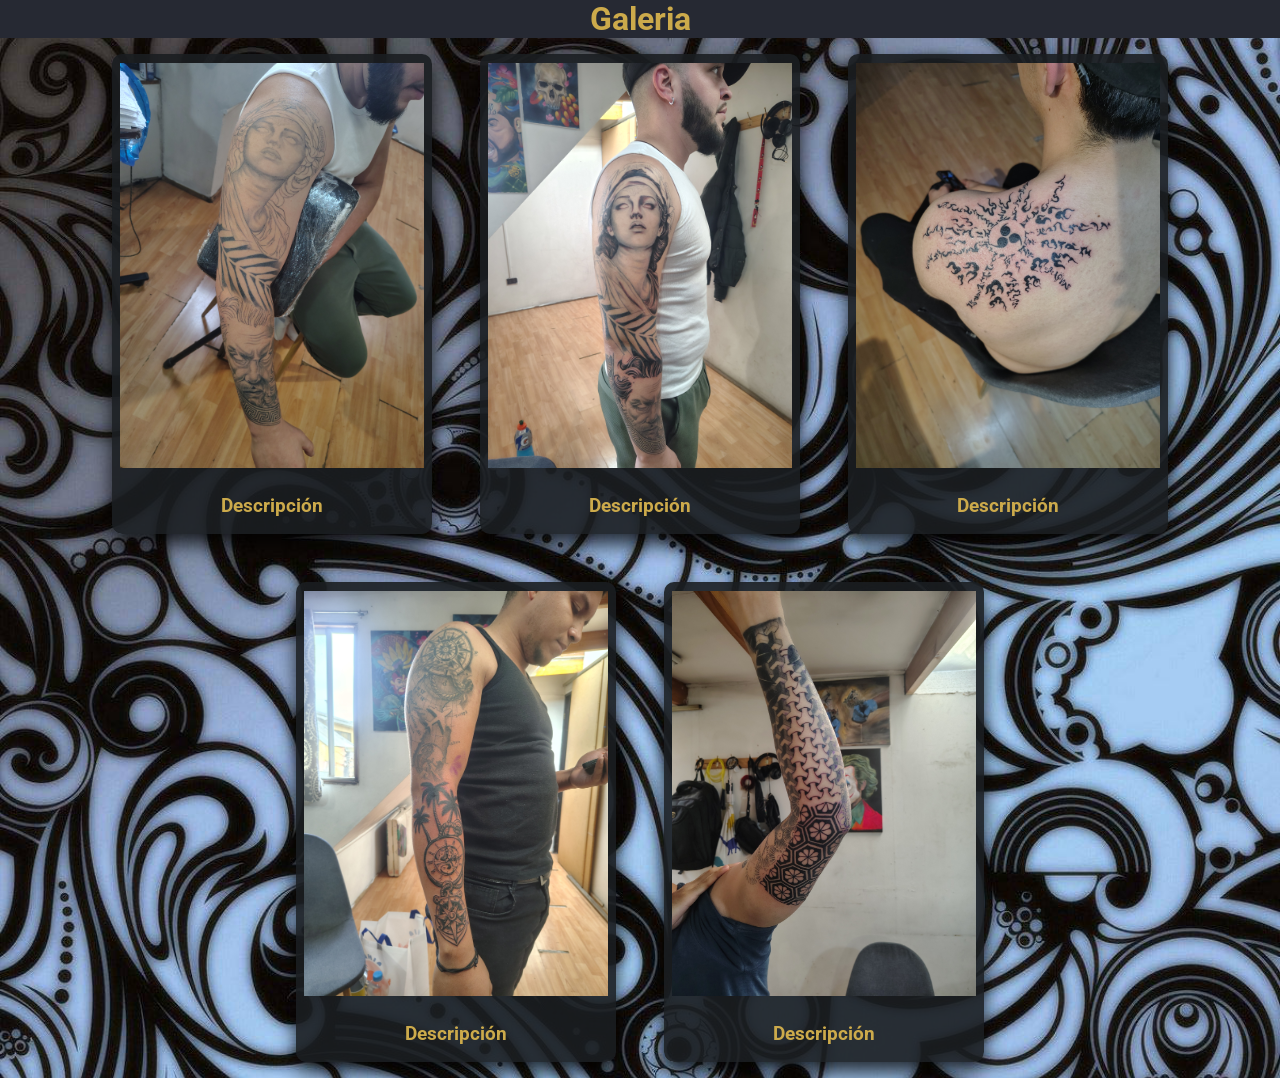
==== galeria.html @ ccf8ae53 "feat: Primer commit" ====
<!DOCTYPE html>
<html lang="es">
<head>
    <meta name="author" content="Adolfo Antequera">
    <meta name="description" content="Pagina de tatuajes">
    <meta charset="UTF-8">
    <meta name="viewport" content="width=device-width, initial-scale=1.0">
    <title>Adolfo Tattoo</title>
<!-- Font Awesome CDN -->
    <link rel="stylesheet" href="https://cdnjs.cloudflare.com/ajax/libs/font-awesome/6.5.1/css/all.min.css" integrity="sha512-DTOQO9RWCH3ppGqcWaEA1BIZOC6xxalwEsw9c2QQeAIftl+Vegovlnee1c9QX4TctnWMn13TZye+giMm8e2LwA==" crossorigin="anonymous" referrerpolicy="no-referrer" />

<!-- CSS -->
    <link rel="stylesheet" href="assets/css/style.css">

    <style>
        header {
            width: 100%;
            height: auto;
            text-align: center;
            color: var(--color-2);
            background-color: var(--color-4);
        }
        .galeria {
            width: 100%;
            height: 100%;
            display: flex;
            flex-wrap: wrap;
            justify-content: center;
            align-content: center;
            gap: 3em;
            padding: 1em;
            margin: auto;
            background-color: #333;
            background-image: url("/assets/img/fondo-1.png");
            background-repeat: no-repeat;
            background-position: center;
            background-size: cover;
        }
        .g-card {
            display: flex;
            flex-direction: column;
            justify-content: center;
            align-items: center;
            gap: 1em;
            width: 20em;
            height: 30em;
            background-color: rgba(26, 29, 33, 0.9);
            padding: .5em;
            border: none;
            border-radius: 10px;
            box-shadow: 0 10px 20px rgba(0, 0, 0, 0.8);
        }
        .g-card img {
            max-width: 100%;
            height: 100%;
            object-fit: contain;
            object-position: center center;
        }
        .g-card h3 {
            width: 100%;
            height: auto;
            text-align: center;
            padding: .5em;
            color: var(--color-2);
        }
    </style>
</head>
<body>
    <header>
        <h1>Galeria</h1>
    </header>
    <div class="galeria">
        <div class="g-card">
            <img src="/assets/img/galeria-1.jpg" alt="">
            <h3>Descripción</h3>
        </div>
        <div class="g-card">
            <img src="/assets/img/galeria-2.jpg" alt="">
            <h3>Descripción</h3>
        </div>
        <div class="g-card">
            <img src="/assets/img/galeria-3.jpg" alt="">
            <h3>Descripción</h3>
        </div>
        <div class="g-card">
            <img src="/assets/img/galeria-4.jpg" alt="">
            <h3>Descripción</h3>
        </div>
        <div class="g-card">
            <img src="/assets/img/galeria-5.jpg" alt="">
            <h3>Descripción</h3>
        </div>
    </div>
    

    <script src="index.js"></script>
</body>
</html>
---- assets/css/style.css ----
/* Estilos del Index */
@import url(https://fonts.googleapis.com/css?family=Roboto:100,200,300,regular,500,600,700,800,900,100italic,200italic,300italic,italic,500italic,600italic,700italic,800italic,900italic);

:root {
    --color-1: #FFFFFF;
    --color-2: #CCAA4B;
    --color-3: #000000;
    --color-4: #262933;
    --color-5: #585858;
    --font: "Roboto";
    --transpa: rgba(0,0,0, .5);
}

*{padding: 0;margin: 0;box-sizing: border-box;}
li{list-style: none;}
a{text-decoration: none;color: inherit;}

/* html{background-color: aquamarine;} */

body {
    max-width: 100vw;
    height: 100%;
    font-family: var(--font);
}
.container {
    width: 100%;
    height: 100%;
    display: grid;
    grid-template-columns: 1fr;
    grid-template-rows: 4.5em 5em 1fr auto;
    grid-template-areas: "a" "b" "c" "d" "e";
    /* gap: 2em; */
    padding: 2px;
    background-color: #333;
}
/* ----- MENU ------------------------ */
.menu {
    grid-area: a;
    width: 100%;
    color: var(--color-2);
    background-color: var(--color-3);
    
}
.me-nav-1 {
    display: flex;
    justify-content: space-between;
    align-items: center;
    padding: .2em 1em;
}
.me-nav-sp {
    width: 4em;
    height: 4em;
    color: var(--color-2);
    background-image: url("/assets/img/logo-1.png");
    background-position: center;
    background-size: contain;
    background-repeat: no-repeat;

}
.menu-hamburguesa {
    
}
.menu-hamburguesa input {
    display: none;
}
.menu-hamburguesa label {
    font-size: 2em;
}
.menu-hamburguesa i {

}

/* ----- menu desplegable ---------------------------- */
.menu-desplegable {
    position: absolute;
    top: -200px;
    right: 2px;
    width: 10em;
    padding: .5em;
    background-color: rgba(0, 0, 0, .9);
    z-index: 2;
    border-radius: 4px;
}
.me-des-ul {
    
}
.me-des-ul a {
    
}
li:hover {
    color: var(--color-3);
    background-color: #979797;
}
.me-des-ul li {
    font-size: 1.2em;
    padding: .2em;
    border-bottom: 1px solid var(--color-4);
}
.menu-hamburguesa input:checked ~ .menu-desplegable {
    display: block;
    top: 4em;
    right: 2px;
}

/* ----- menu lateral ---------------------------- */
.menu-lateral {
    display: none;
}
.me-la-nav {

}
.me-la-ul {
    display: flex;
    flex-direction: column;
    /* gap: 4em; */
}
.me-la-ul a {

}
.me-la-ul li {
    font-size: 3vmin;
}

/* ----- HEADER ------------------------ */
.header {
    grid-area: b;
    position: relative;
   
}
.head-h1 {
    text-align: center;
    line-height: 2.5em;
    color: #333;
}
.head-h1::before {
    content: attr(data-text);
    position: absolute;
    top: 0;
    width: 0;
    text-align: left;
    white-space: nowrap;
    font-size: 1em;
    color: var(--color-2);
    overflow: hidden;
    border-right: 2px solid var(--color-2);
    animation: carga 3s linear infinite alternate forwards;

}
@keyframes carga {
    0% {
        width: 0%;
    }
    80%, 100% {
        width: 240px;
    }
}

/* ----- MAIN ------------------------ */
.main {
    width: 100%;
    height: auto;
    grid-area: c;
    display: flex;
    flex-direction: column;
    justify-content: center;
    align-items: center;
    gap: 1em;
   
}

/* ----- Seccion 0 ------------------------ */
.seccion-0 {
    width: 100%;
    height: auto;
    display: flex;
    flex-direction: column;
    align-items: center;
    justify-content: center; 
}
.portada {
    width: 100%;
    max-height: 100%;
    animation: foto-portada 1s ease forwards;
}
.portada img {
    width: 100%;
    height: 100%;
    object-fit: contain;
    object-position: center;
}

@keyframes foto-portada {
    from {
        opacity: 0;
        transform: translateY(-100px);
        /* scale: 0%; */
    }
    to {
        opacity: 1;
        transform: translateY(0px);
        /* scale: 100%; */
    }
}

.animar-trigger {
    opacity: 0;
    transform: scale(0.2);
    transition: opacity .3s ease;
}
.animar {
    text-align: justify;
    font-size: 6vmin; /* Importante */
    letter-spacing: 4px;
    font-weight: 900;
    padding: .2em;
    color: var(--color-1);
    background-color: rgba(0, 0, 0, 0.5);
    animation: texto-portada 1s ease forwards;
    opacity: 1;
    border-radius: 10px;
}

@keyframes texto-portada {
    from {
        transform: scale(0.2);
    }
    to {
        transform: scale(1);
    }
}



/* ----- Seccion 1 ------------------------ */
.seccion {
   width: 100%;
   height: auto;
   display: flex;
   flex-direction: column;
   justify-content: center;
   align-items: center;
}
.div-card {
    width: 100%;
    height: 100%;
    display: flex;
    flex-direction: column;
    justify-content: center;
    align-items: center;
    gap: 1em;
}
.card {
    width: clamp(50%, 100%, 100%);
    height: 100%;   
}
.card img {
    width: 100%;
    height: 100%;
    object-fit: contain;
    object-position: center;  
}
.div-card-p {
    color: var(--color-1);
    font-size: 6vmin;

}
.card-animacion {
    animation: foto-portada 1s ease forwards;
}
/* ----- TRABAJOS ------------------------ */
.trabajos {
    color: var(--color-2);
    width: 100%;
    text-align: center;
    font-size: 6.5vmin;
    background-color: var(--color-3);
    font-weight: 900;
    letter-spacing: 4px;
}

/* ----- CARRUSEL ------------------------ */
.carrusel {
    grid-area: d;
    display: flex;
    overflow-x: auto;
    padding: 1em;
}
.carrusel::-webkit-scrollbar {
    display: none;
}
.ca-div {
    display: flex;
    gap: 1em;
    padding-right: 1em;
    animation: carrusel 12s infinite linear;
}
.ca-div-img {
    flex: 0 0 12em;
    
    
}
.ca-div-img img {
    max-width: 100%;
    height: 100%;
    object-fit: cover;
    object-position: center;
    margin: auto;
}
@keyframes carrusel {
    0% {
        transform: translateX(0);
    }
    100% {
        transform: translateX(-100%);
    }
}

/* ----- FOOTER ------------------------ */
.footer {
    grid-area: e;
    width: 100%;
    height: auto;
    color: var(--color-2);
    background-color: var(--color-3);
    padding: 1em;
    position: relative;
    left: 0;
    display: flex;
    flex-direction: column;
    justify-content: center;
    align-items: center;
    gap: .5em;
}

.redes-fu {
    width: 100%;
    height: auto;
    font-size: 1.5em;
    display: flex;
    flex-wrap: wrap;
    justify-content: center;
    align-content: center;
    gap: 2em;
}
.redes-fu i {
    cursor: pointer;
}
.text-fu {
    width: 100%;
    height: auto;
    display: flex;
    flex-direction: column;
    justify-content: center;
    align-items: center;
    grid-area: .2em;
    color: var(--color-2);
}
.text-fu :nth-child(2) {
    color: var(--color-1);
}

/* ----- Media Query ------------------------ */

/* ----- Escritorio ------------------------ */
@media screen and (min-width: 992px) {
    .container {
        grid-template-columns: 200px 1fr;
        grid-template-rows: auto 1fr auto auto;
        grid-template-areas:
        "a b"
        "a c"
        "a d"
        "a e";
    }
    
    /* ----- HEADER ------------------------ */
    .header {
        width: 100%;
    }

    @keyframes carga {
    0% {
        width: 0%;
    }
    80%, 100% {
        width: 240px;
    }
}
    
    /* ----- MENU ------------------------ */
    .menu {
        border-right: 1px solid var(--color-2);
    }
    .me-nav-1 {
        position: sticky;
        left: 0;
        top: 10px;
        flex-direction: column;
        gap: 1em;
    }
    .menu-hamburguesa {
        display: none;
    }
    .menu-lateral {
        width: 100%;
        display: block;
    }
    .me-la-ul {
        width: 100%;
        gap: 1em;
        text-align: center;
    }
    .me-la-ul a {
        width: 100%;
    }
    .me-la-ul li {
        width: 100%;
        padding: .5em;
    }
    
    /* ----- MAIN ------------------------ */
    .main {
        
    }
    /* ----- seccion 0 ------------------------ */
    .seccion-0 {
        height: auto;
        background-image: url("/assets/img/fondo-2.png");
        background-repeat: no-repeat;
        background-position: center;
        background-size: cover;
        
    }
    .portada {
        width: clamp(30%, 70%, 100%);
        /* max-height: 100%; */
        /* order: 2; */
    }
    .card {
        width: clamp(30%, 100%, 100%);
        /* max-height: 100%; */
    }
    .animar {
        /* align-self: center; */
        
    }
    .div-card-p {
        
        
    }
    /* ----- seccion  ------------------------ */
    .seccion {
        width: 100%;
        background-image: url('/assets/img/fondo-3.png');
        background-position: center;
        background-size: cover;
    }
    .div-card {
        width: 90%;
    }
    
    /* ----- CARRUSEL ------------------------ */
    .ca-div {
        gap: 3.5em;
        padding-right: 3.5em;
        animation: carrusel 20s infinite linear;
    }
    .ca-div-img {
        flex: 0 0 20em;
        /* width: 20em;
        height: 20em; */
        display: flex;
        align-items: center;
        text-align: center;
        border: 1px solid var(--color-2);
    
    }
    @keyframes carrusel {
        0% {
            transform: translateX(0);
        }
        100% {
            transform: translateX(-100%);
        }
    }
    /* ----- FOOTER ------------------------ */
    .footer {
        padding: 2em;
    }
    .text-fu {
        flex-direction: row;
        flex-wrap: wrap;
        gap: 1em;
    }
    .text-fu :nth-child(2) {
        color: var(--color-1);
    }
    
    /* ----- GALERIA ------------------------ */

    .galeria {
        justify-content: center;
    }
    .g-card {
        width: 30em;
        height: 50em;
    }
}
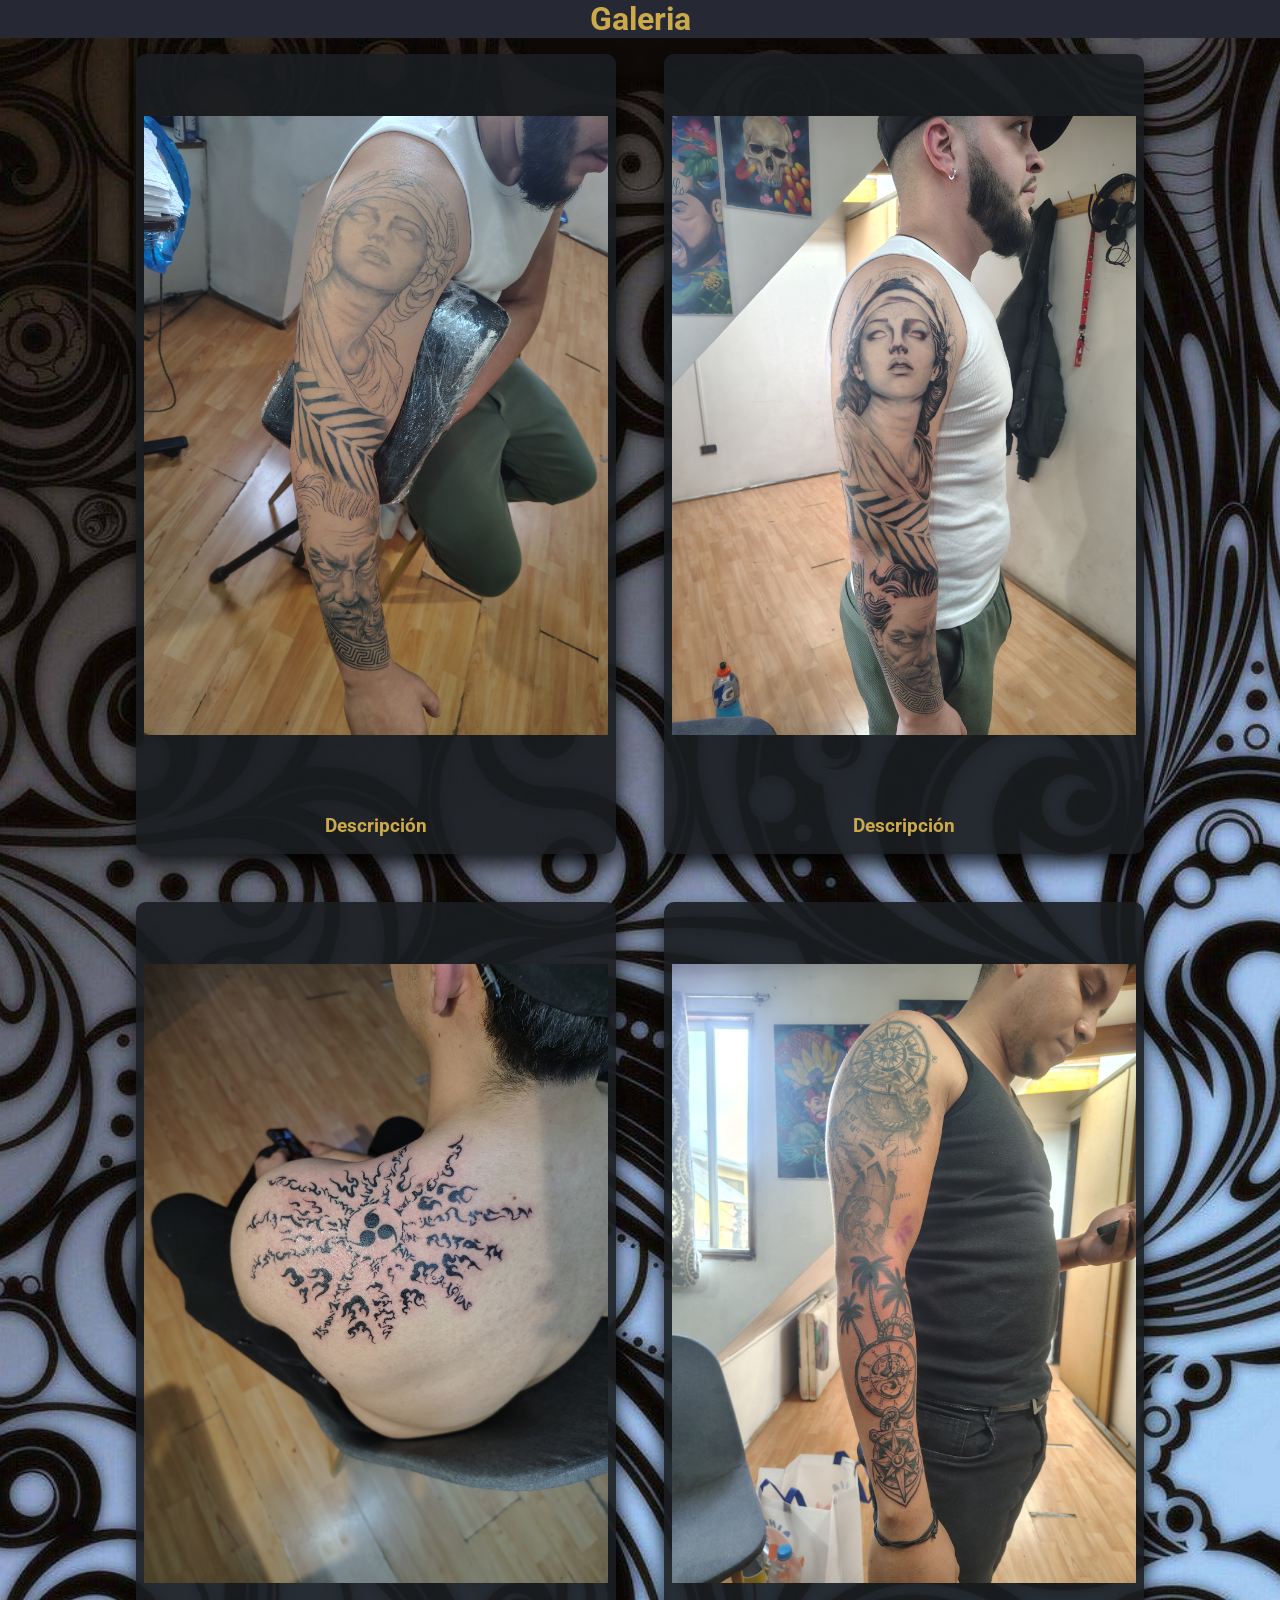
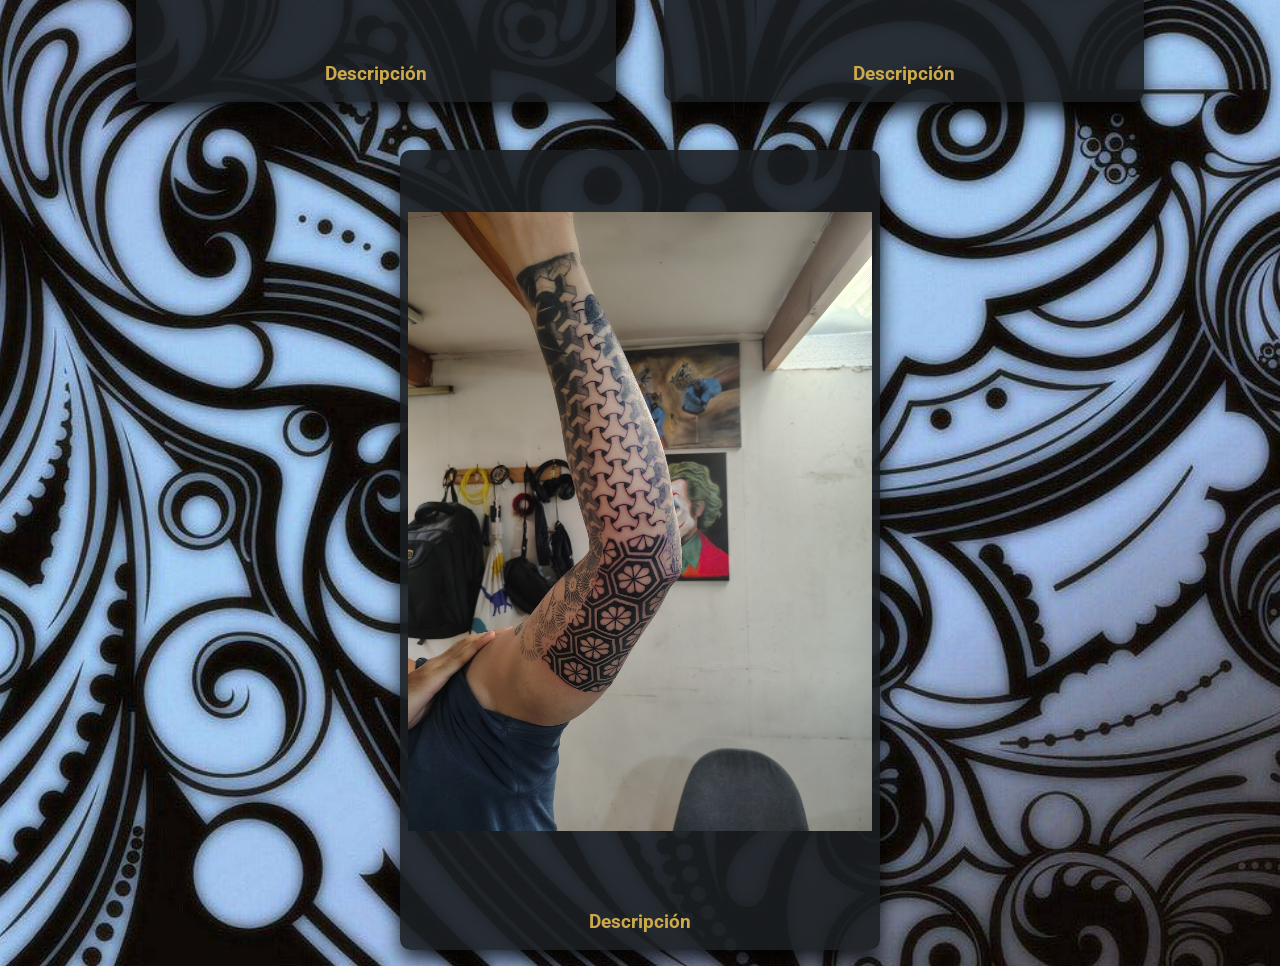
==== commit 4234bc25: "fix: bg img" ====
--- a/galeria.html
+++ b/galeria.html
@@ -13,6 +13,10 @@
     <link rel="stylesheet" href="assets/css/style.css">
 
     <style>
+        body {
+            width: 100%;
+            height: 100%;
+        }
         header {
             width: 100%;
             height: auto;
@@ -31,25 +35,12 @@
             padding: 1em;
             margin: auto;
             background-color: #333;
-            background-image: url("/assets/img/fondo-1.png");
+            background-image: url("assets/img/fondo-1.png");
             background-repeat: no-repeat;
             background-position: center;
             background-size: cover;
         }
-        .g-card {
-            display: flex;
-            flex-direction: column;
-            justify-content: center;
-            align-items: center;
-            gap: 1em;
-            width: 20em;
-            height: 30em;
-            background-color: rgba(26, 29, 33, 0.9);
-            padding: .5em;
-            border: none;
-            border-radius: 10px;
-            box-shadow: 0 10px 20px rgba(0, 0, 0, 0.8);
-        }
+        
         .g-card img {
             max-width: 100%;
             height: 100%;
@@ -71,23 +62,23 @@
     </header>
     <div class="galeria">
         <div class="g-card">
-            <img src="/assets/img/galeria-1.jpg" alt="">
+            <img src="assets/img/galeria-1.jpg" alt="">
             <h3>Descripción</h3>
         </div>
         <div class="g-card">
-            <img src="/assets/img/galeria-2.jpg" alt="">
+            <img src="assets/img/galeria-2.jpg" alt="">
             <h3>Descripción</h3>
         </div>
         <div class="g-card">
-            <img src="/assets/img/galeria-3.jpg" alt="">
+            <img src="assets/img/galeria-3.jpg" alt="">
             <h3>Descripción</h3>
         </div>
         <div class="g-card">
-            <img src="/assets/img/galeria-4.jpg" alt="">
+            <img src="assets/img/galeria-4.jpg" alt="">
             <h3>Descripción</h3>
         </div>
         <div class="g-card">
-            <img src="/assets/img/galeria-5.jpg" alt="">
+            <img src="assets/img/galeria-5.jpg" alt="">
             <h3>Descripción</h3>
         </div>
     </div>
--- a/assets/css/style.css
+++ b/assets/css/style.css
@@ -51,7 +51,7 @@
     width: 4em;
     height: 4em;
     color: var(--color-2);
-    background-image: url("/assets/img/logo-1.png");
+    background-image: url('../img/logo-1.png');
     background-position: center;
     background-size: contain;
     background-repeat: no-repeat;
@@ -359,6 +359,23 @@
     color: var(--color-1);
 }
 
+/* ----- GALERIA ------------------------ */
+
+.g-card {
+            display: flex;
+            flex-direction: column;
+            justify-content: center;
+            align-items: center;
+            gap: 1em;
+            width: 20em;
+            height: 30em;
+            background-color: rgba(26, 29, 33, 0.9);
+            padding: .5em;
+            border: none;
+            border-radius: 10px;
+            box-shadow: 0 10px 20px rgba(0, 0, 0, 0.8);
+        }
+
 /* ----- Media Query ------------------------ */
 
 /* ----- Escritorio ------------------------ */
@@ -425,7 +442,7 @@
     /* ----- seccion 0 ------------------------ */
     .seccion-0 {
         height: auto;
-        background-image: url("/assets/img/fondo-2.png");
+        background-image: url('../img/fondo-2.png');
         background-repeat: no-repeat;
         background-position: center;
         background-size: cover;
@@ -451,7 +468,7 @@
     /* ----- seccion  ------------------------ */
     .seccion {
         width: 100%;
-        background-image: url('/assets/img/fondo-3.png');
+        background-image: url('../img/fondo-3.png');
         background-position: center;
         background-size: cover;
     }
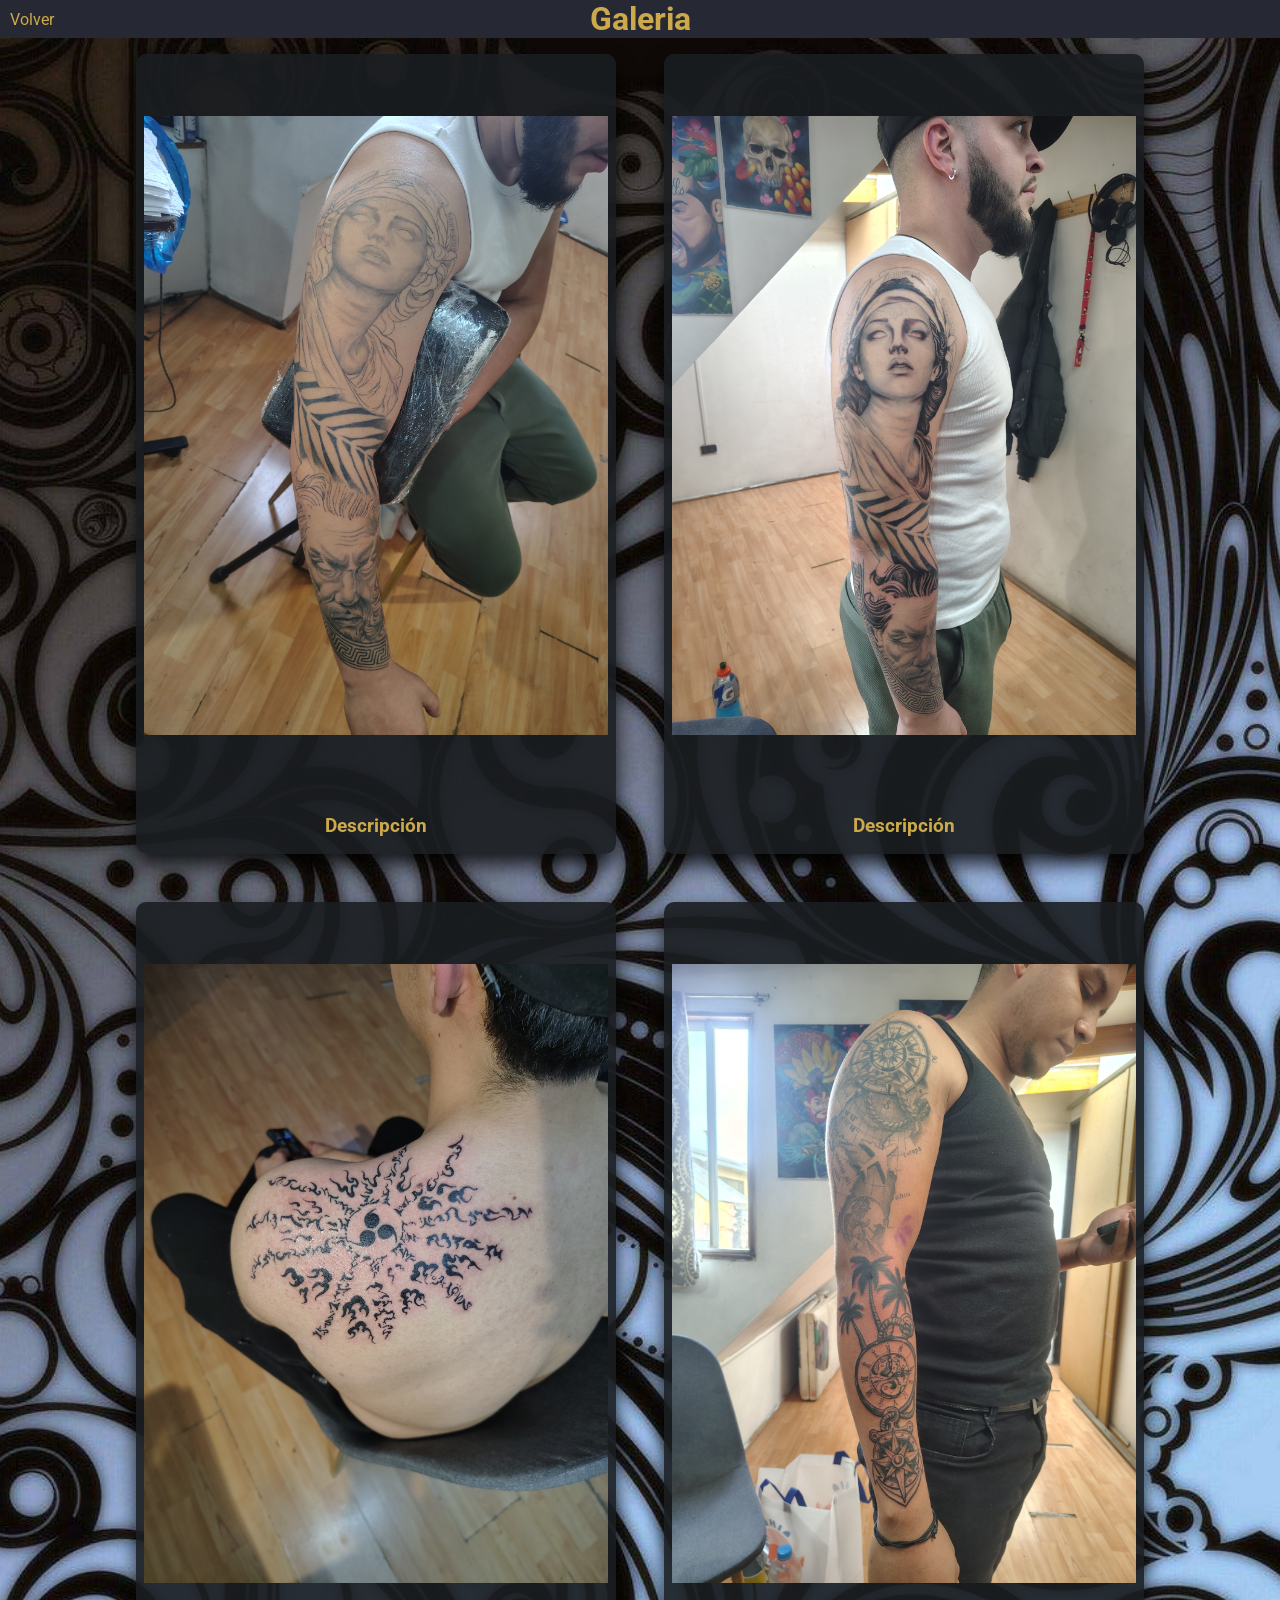
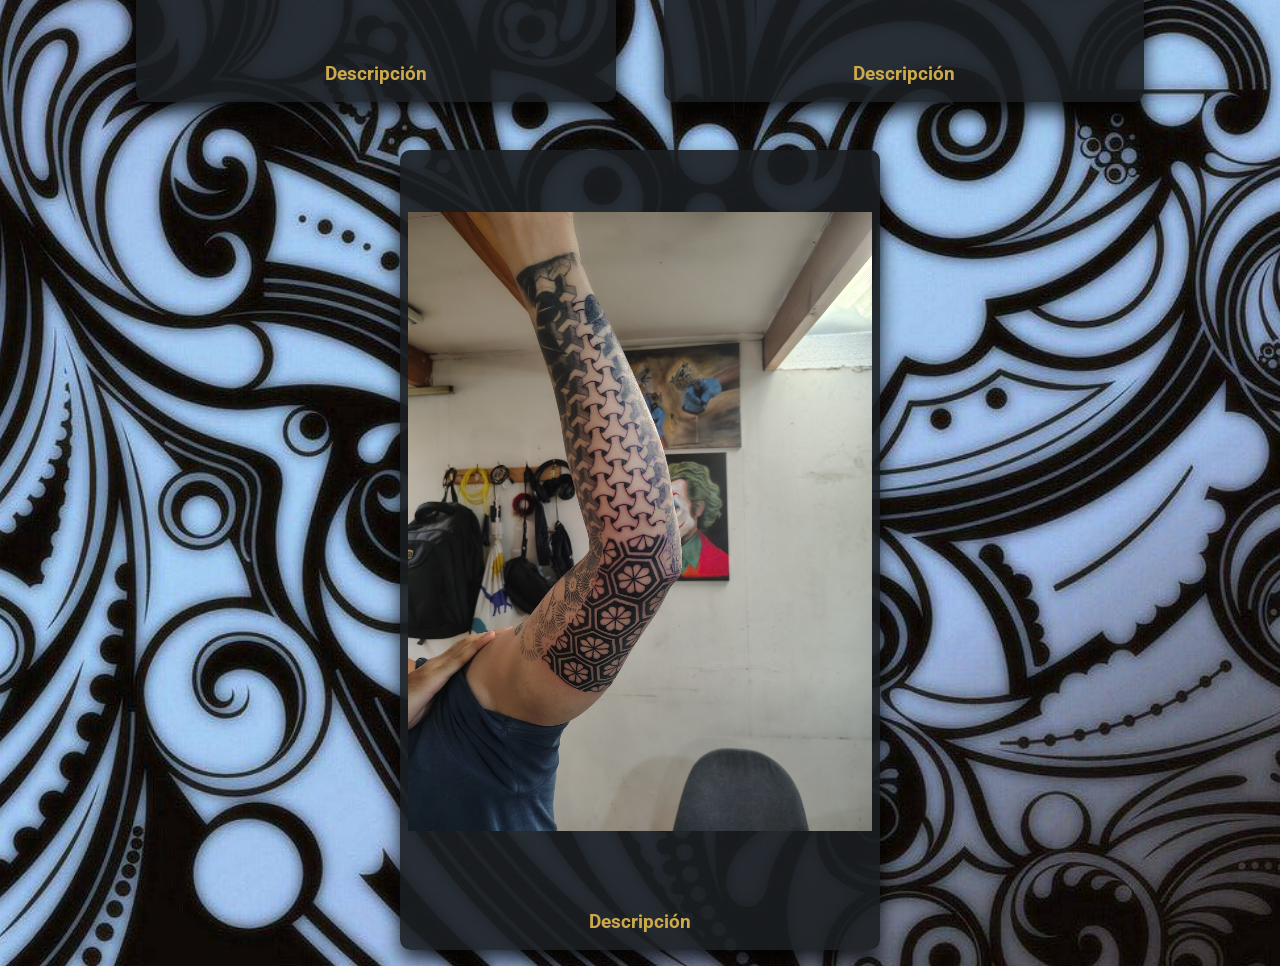
==== commit 41718921: "casi listo" ====
--- a/galeria.html
+++ b/galeria.html
@@ -23,6 +23,18 @@
             text-align: center;
             color: var(--color-2);
             background-color: var(--color-4);
+            display: flex;
+            flex-wrap: wrap;
+            justify-content: center;
+            align-items: center;
+            position: sticky;
+            top: 0;
+            left: 0;
+        }
+        header a {
+            position: absolute;
+            top: 10px;
+            left: 10px;
         }
         .galeria {
             width: 100%;
@@ -58,6 +70,7 @@
 </head>
 <body>
     <header>
+        <a href="index.html">Volver</a>
         <h1>Galeria</h1>
     </header>
     <div class="galeria">
--- a/assets/css/style.css
+++ b/assets/css/style.css
@@ -362,19 +362,19 @@
 /* ----- GALERIA ------------------------ */
 
 .g-card {
-            display: flex;
-            flex-direction: column;
-            justify-content: center;
-            align-items: center;
-            gap: 1em;
-            width: 20em;
-            height: 30em;
-            background-color: rgba(26, 29, 33, 0.9);
-            padding: .5em;
-            border: none;
-            border-radius: 10px;
-            box-shadow: 0 10px 20px rgba(0, 0, 0, 0.8);
-        }
+    display: flex;
+    flex-direction: column;
+    justify-content: center;
+    align-items: center;
+    gap: 1em;
+    width: 20em;
+    height: 30em;
+    background-color: rgba(26, 29, 33, 0.9);
+    padding: .5em;
+    border: none;
+    border-radius: 10px;
+    box-shadow: 0 10px 20px rgba(0, 0, 0, 0.8);
+}
 
 /* ----- Media Query ------------------------ */
 
